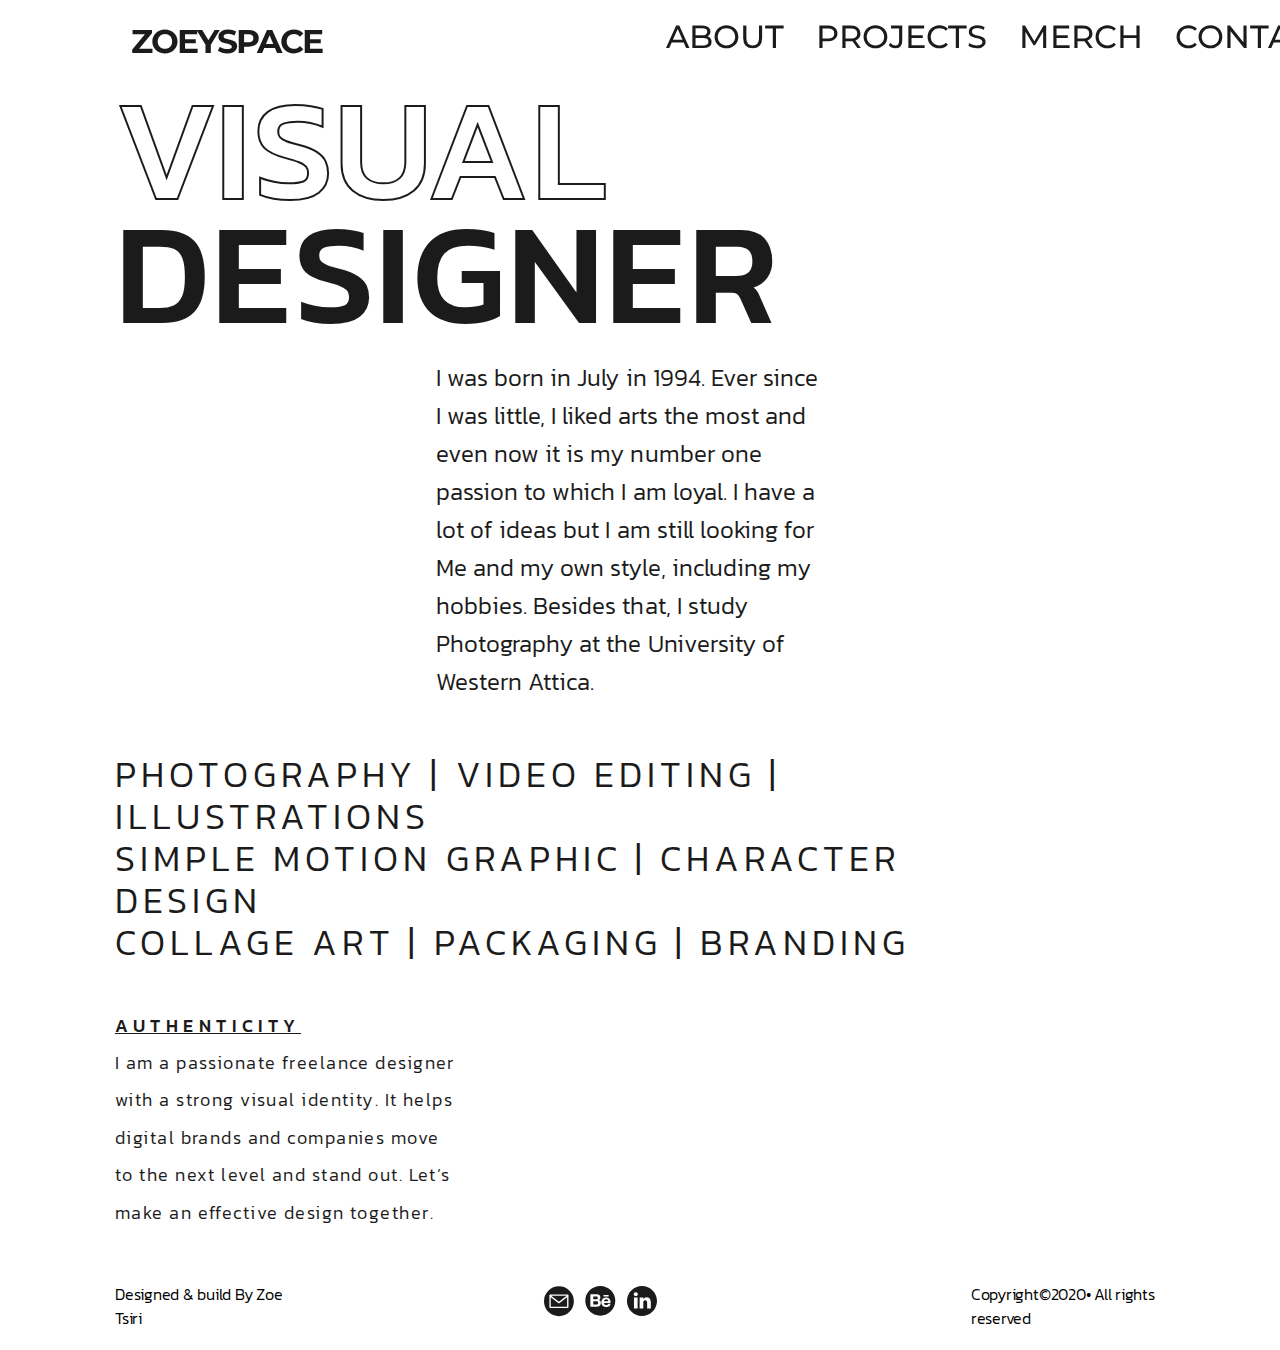
==== about.html @ 4f41713f "update" ====
<!DOCTYPE html>
<html lang="en">

<head>
    <meta charset="UTF-8">
    <meta name="viewport" content="width=device-width,initial-scale=1">

    <title>Zoe Tsiri Place</title>
    <link rel="stylesheet" href="css/styleguide.css">
    <link rel="stylesheet" href="css/about.css">
    <!-- fonts -->
    <link rel="preconnect" href="https://fonts.gstatic.com">
    <link href="https://fonts.googleapis.com/css2?family=Kanit:wght@300;500&display=swap" rel="stylesheet">
    <link href="https://fonts.googleapis.com/css2?family=Montserrat:wght@500;700&display=swap" rel="stylesheet">
</head>

<body>
    <!-- HEADER -->
    <div class="header section">
        <div class="col col_1">
        </div>
        <div class="col col_2">
            <a href="#home" class="logo">ZOEYSPACE</a>
        </div>
        <div class="col col_3">
        </div>
        <div class="col col_5 header-right">
            <a href="#about">ABOUT</a>
            <a href="#projects">PROJECTS</a>
            <a href="#merch">MERCH</a>
            <a href="#contact">CONTACT</a>
        </div>
        <div class="col col_1">
        </div>
    </div>
    <!-- /HEADER -->
    <!-- BANNER -->
    <div class="banner section">
        <div class="col col_1">
        </div>
        <div class="col col_6">
            <div class="item-1">VISUAL</div>
            <div class="item-2">DESIGNER</div>
        </div>
        <div class="col col_5"></div>
    </div>
    <!-- /BANNER -->
    <!--<div class="section">
            <div class="col col_3">
            </div>
            <div class="col col_4">
            </div>-->

    <!-- RESUME -->
    <div class="resume section">
        <div class="col col_1">
        </div>
        <div class="col col_3 image">
            <img src="">
        </div>
        <div class="col col_4">
            <div class="item-1">
                <div>I was born in July in 1994. Ever since</div>
                <div>I was little, I liked arts the most and</div>
                <div>even now it is my number one</div>
                <div>passion to which I am loyal. I have a</div>
                <div>lot of ideas but I am still looking for</div>
                <div>Me and my own style, including my</div>
                <div>hobbies. Besides that, I study</div>
                <div>Photography at the University of</div>
                <div>Western Attica.</div>

            </div>
            <div class="col col_1">
            </div>
            <div class="col col_2">
                <img src="">
            </div>
            <div class="col col_1">
            </div>
        </div>
    </div>

    <!-- /RESUME -->

    <!-- WHAT I DO -->
    <div class="whatIdo section">
        <div class="col col_1">
        </div>
        <div class="col col_9">
            <div class="item-1">
                <div>PHOTOGRAPHY | VIDEO EDITING | ILLUSTRATIONS</div>
                <div>SIMPLE MOTION GRAPHIC | CHARACTER DESIGN</div>
                <div>COLLAGE ART | PACKAGING | BRANDING</div>
            </div>
            <div class="col col_1">
            </div>
            <div class="col col_1">
            </div>
        </div>

        <!-- /WHAT I DO -->

        <!-- AUTHENTICITY-->
        <div class="authenticity section">
            <div class="col col_1">
            </div>
            <div class="col col_4">
                <div class="item-1">AUTHENTICITY</div>
                <div class="item-2">
                    <div>I am a passionate freelance designer</div>
                    <div>with a strong visual identity. It helps </div>
                    <div>digital brands and companies move</div>
                    <div>to the next level and stand out. Let’s</div>
                    <div>make an effective design together.</div>
                </div>

            </div>
            <div class="col col_5">
            </div>
            <div class="col col_1">
            </div>
            <div class="col col_1">
            </div>
        </div>
        <!-- /AUTHENTICITY-->
        <!-- CONTACT-->
        <div class="contact section">
            <div class="col col_5">
            </div>
            <div class="col col_2">
            </div>
            <div class="col col_3">
            </div>
            <div class="col col_1">
            </div>
            <div class="col col_1">
            </div>
            <!-- /CONTACT-->
            <!-- FOOTER -->
            <div class="footer section">
                <div class="col col_1">
                </div>
                <div class="col col_2 text">
                    <div>Designed & build By Zoe Tsiri</div>
                </div>
                <div class="col col_2">
                </div>
                <div class="col col_2">
                    <div class="image-container">
                        <img class="social_media" src="images/social_media.svg" alt="social media">
                    </div>
                </div>
                <div class="col col_2">
                </div>
                <div class="col col_2 text">
                    <div>Copyright©2020• All rights reserved</div>
                </div>
                <div class="col col_1">
                </div>
            </div>
            <!-- /FOOTER -->
---- css/styleguide.css ----
/*  SECTIONS  */
.section {
	clear: both;
	padding: 0px;
	margin: 0px;
}

/*  COLUMN SETUP  */
.col {
	display: block;
	float:left;
	margin: 1% 0 1% 1.6%;
}
.col:first-child { margin-left: 0; }

/*  GROUPING  */
.group:before,
.group:after { content:""; display:table; }
.group:after { clear:both;}
.group { zoom:1; /* For IE 6/7 */ }
/*  GRID OF TWELVE  */
.col_12 {
	width: 100%;
}

.col_11 {
  	width: 91.53%;
}
.col_10 {
  	width: 83.06%;
}

.col_9 {
  	width: 74.6%;
}

.col_8 {
  	width: 66.13%;
}

.col_7 {
  	width: 57.66%;
}

.col_6 {
  	width: 49.2%;
}

.col_5 {
  	width: 40.73%;
}

.col_4 {
  	width: 32.26%;
}

.col_3 {
  	width: 23.8%;
}

.col_2 {
  	width: 15.33%;
}

.col_1 {
  	width: 6.866%;
}

/*  GO FULL WIDTH BELOW 480 PIXELS */
/* @media only screen and (max-width: 480px) {
	.col {  margin: 1% 0 1% 0%; }
    
    .col_1, .col_2, .col_3, .col_4, .col_5, .col_6, .col_7, .col_8, .col_9, .col_10, .col_11, .col_12 {
	width: 100%; 
	}
} */
---- css/about.css ----
/* HEADER */
.header {
    display: flex;

    background-color: white;
    font-family: 'Montserrat', sans-serif;
    position: sticky;
    top: 0;
    z-index: 1;
}

.header .logo {
    font-weight: 700;
    font-size: 33px;
    letter-spacing: -0.06em;
}


.header a {
    color: #1b1b1b;
    padding: 1rem;
    border-radius: 4px;
    font-size: 32px;
    text-decoration: none;
}

.header a:hover {
    text-decoration: none;
    background-color: #ddd;
    color: #1b1b1b;
}

.header .header-right {
    line-height: 0%;
    display: inherit;
    font-weight: 500;
    background-color: white;
}

/* /HEADER */

/* BANNER */
.banner {
    display: flex;
    background-color: white;
    letter-spacing: 0.085em;
    font-weight: 500;
}


.banner .item-1 {
    font-family: 'Kanit', sans-serif;
    line-height: 124px;
    font-size: 145px;
    color: white;
    -webkit-text-stroke: 2px #1b1b1b;
}

.banner .item-2 {
    font-family: 'Kanit', sans-serif;
    font-size: 145px;
    line-height: 124px;
    color: #1b1b1b;
}

/* /BANNER */
/*  RESUME */
.resume {
    display: flex;

}

.resume .item-1 {
    font-family: 'Kanit', sans-serif;
    color: #1b1b1b;
    font-weight: 300;
    font-size: 24px;
    letter-spacing: 0.001em;
    line-height: 38px;
}

/*  /RESUME */
/*  WHAT I DO */

.whatIdo .item-1 {
    font-family: 'Kanit', sans-serif;
    color: #1b1b1b;
    font-weight: 300;
    font-size: 36px;
    letter-spacing: 0.14em;
    line-height: 42px;
}

/*  /WHAT I DO */

/*  AUTHENTICITY */

.authenticity .item-1 {
    font-family: 'Kanit', sans-serif;
    color: #1b1b1b;
    font-weight: 500;
    font-size: 18px;
    letter-spacing: 0.31em;
    line-height: 208%;
    text-decoration-line: underline;

}

.authenticity .item-2 {
    font-family: 'Kanit', sans-serif;
    color: #1b1b1b;
    font-weight: 300;
    font-size: 18px;
    letter-spacing: 0.08em;
    line-height: 208%;

}

/*  /AUTHENTICITY */
/*  CONTACT */

/*  /CONTACT */
/* FOOTER */
.footer {
    display: flex;
    background-color: white;

}

.footer .text {
    font-family: 'Kanit', sans-serif;
    font-weight: 300;
    font-size: 16px;
    letter-spacing: -0.015em;
    align-self: flex-end;
}

/* /FOOTER */
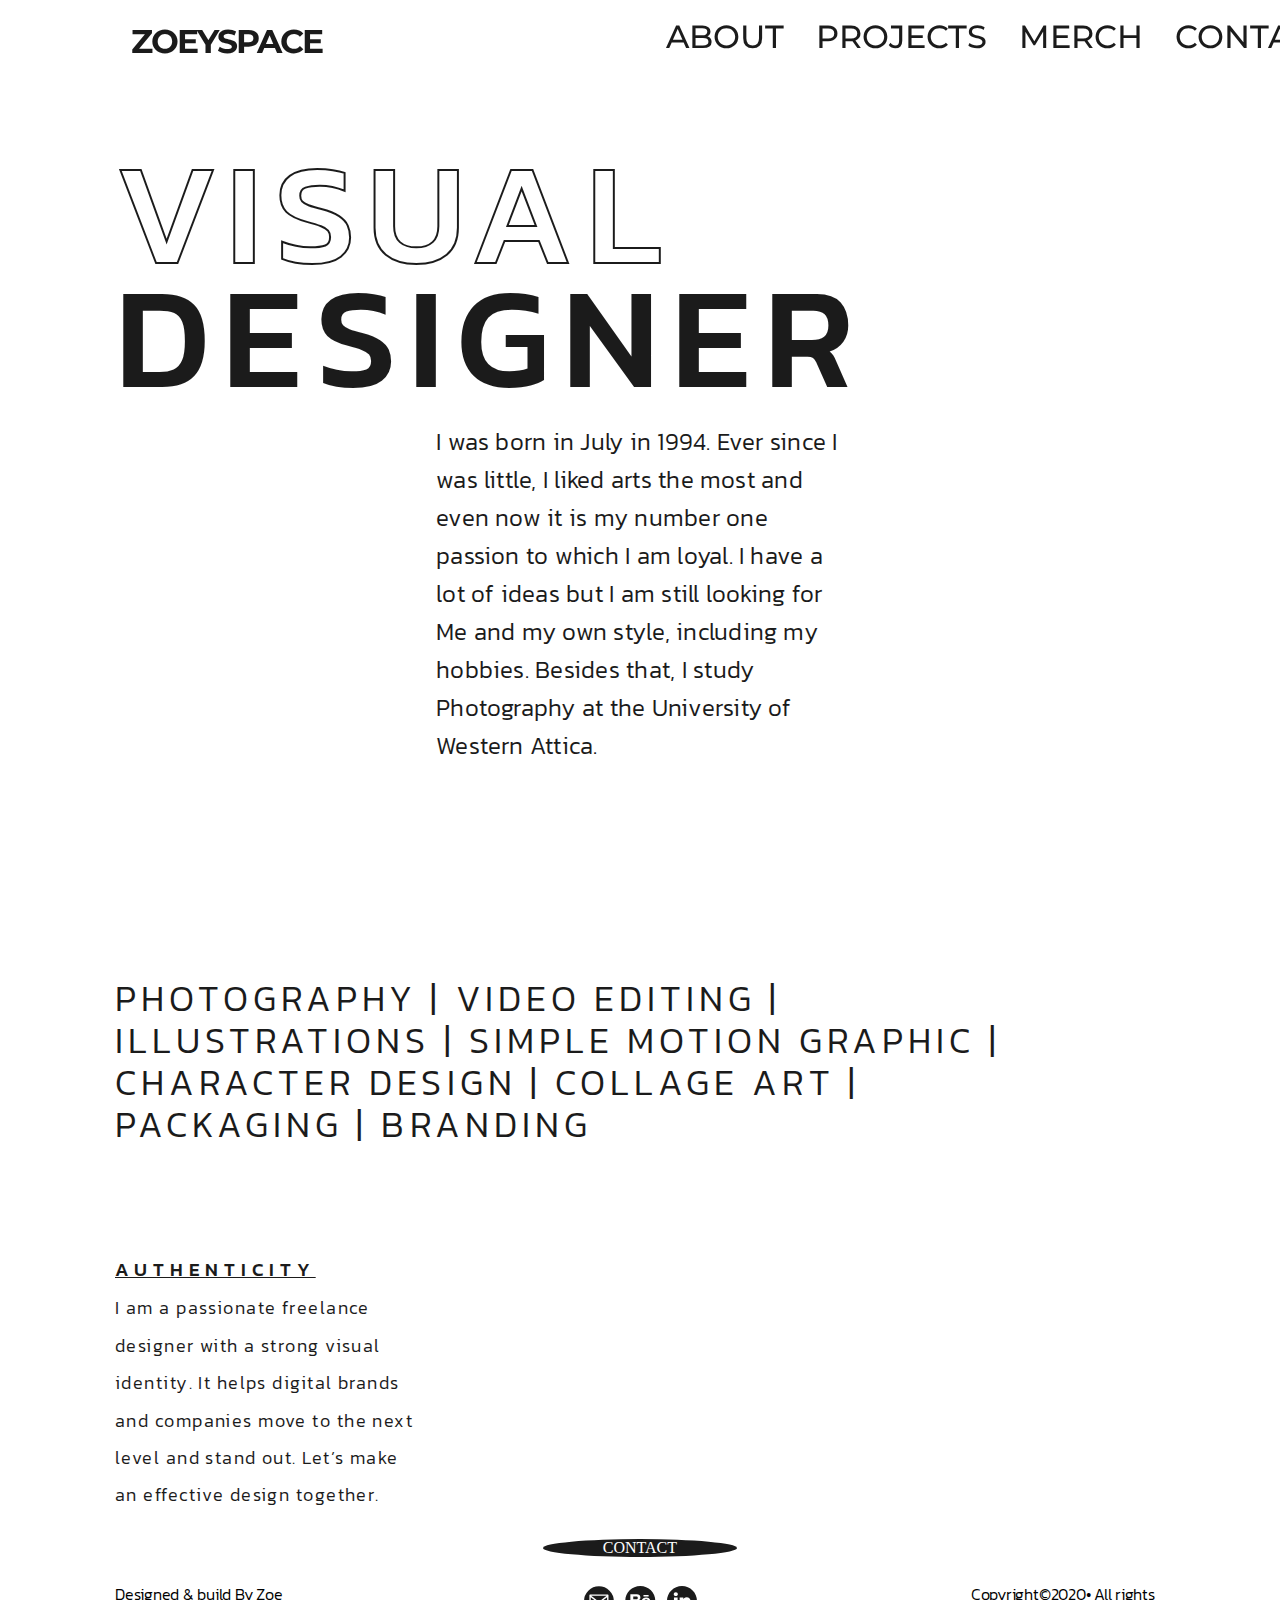
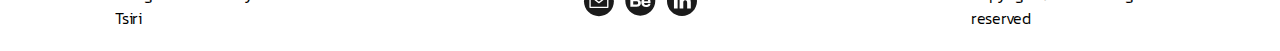
==== commit a9426490: "Changes in HTML/CSS" ====
--- a/about.html
+++ b/about.html
@@ -38,18 +38,13 @@
     <div class="banner section">
         <div class="col col_1">
         </div>
-        <div class="col col_6">
+        <div class="col col_7">
             <div class="item-1">VISUAL</div>
             <div class="item-2">DESIGNER</div>
         </div>
-        <div class="col col_5"></div>
+        <div class="col col_4"></div>
     </div>
     <!-- /BANNER -->
-    <!--<div class="section">
-            <div class="col col_3">
-            </div>
-            <div class="col col_4">
-            </div>-->
 
     <!-- RESUME -->
     <div class="resume section">
@@ -60,16 +55,11 @@
         </div>
         <div class="col col_4">
             <div class="item-1">
-                <div>I was born in July in 1994. Ever since</div>
-                <div>I was little, I liked arts the most and</div>
-                <div>even now it is my number one</div>
-                <div>passion to which I am loyal. I have a</div>
-                <div>lot of ideas but I am still looking for</div>
-                <div>Me and my own style, including my</div>
-                <div>hobbies. Besides that, I study</div>
-                <div>Photography at the University of</div>
-                <div>Western Attica.</div>
-
+                I was born in July in 1994. Ever since I was little, I liked arts the most and even now it is my number
+                one
+                passion to which I am loyal. I have a lot of ideas but I am still looking for Me and my own style,
+                including my hobbies.
+                Besides that, I study Photography at the University of Western Attica.
             </div>
             <div class="col col_1">
             </div>
@@ -89,74 +79,71 @@
         </div>
         <div class="col col_9">
             <div class="item-1">
-                <div>PHOTOGRAPHY | VIDEO EDITING | ILLUSTRATIONS</div>
-                <div>SIMPLE MOTION GRAPHIC | CHARACTER DESIGN</div>
-                <div>COLLAGE ART | PACKAGING | BRANDING</div>
-            </div>
-            <div class="col col_1">
-            </div>
-            <div class="col col_1">
+                <div>PHOTOGRAPHY | VIDEO EDITING | ILLUSTRATIONS | SIMPLE MOTION GRAPHIC | CHARACTER DESIGN | COLLAGE
+                    ART | PACKAGING | BRANDING</div>
             </div>
         </div>
+        <div class="col col_1">
+        </div>
+        <div class="col col_1">
+        </div>
+    </div>
 
-        <!-- /WHAT I DO -->
+    <!-- /WHAT I DO -->
 
-        <!-- AUTHENTICITY-->
-        <div class="authenticity section">
-            <div class="col col_1">
-            </div>
-            <div class="col col_4">
-                <div class="item-1">AUTHENTICITY</div>
-                <div class="item-2">
-                    <div>I am a passionate freelance designer</div>
-                    <div>with a strong visual identity. It helps </div>
-                    <div>digital brands and companies move</div>
-                    <div>to the next level and stand out. Let’s</div>
-                    <div>make an effective design together.</div>
-                </div>
-
-            </div>
-            <div class="col col_5">
-            </div>
-            <div class="col col_1">
-            </div>
-            <div class="col col_1">
+    <!-- AUTHENTICITY-->
+    <div class="authenticity section">
+        <div class="col col_1">
+        </div>
+        <div class="col col_3">
+            <div class="item-1">AUTHENTICITY</div>
+            <div class="item-2">
+                <div>I am a passionate freelance designer with a strong visual identity.
+                    It helps digital brands and companies move to the next level and stand out. Let’s
+                    make an effective design together.</div>
             </div>
         </div>
-        <!-- /AUTHENTICITY-->
-        <!-- CONTACT-->
-        <div class="contact section">
-            <div class="col col_5">
+        <div class="col col_3">
+        </div>
+        <div class="col col_1">
+        </div>
+        <div class="col col_1">
+        </div>
+    </div>
+    <!-- /AUTHENTICITY-->
+
+    <!-- CONTACT-->
+    <div class="contact section">
+        <div class="col col_5">
+        </div>
+        <div class="col col_2">
+            <div class="contact-circle">CONTACT</div>
+        </div>
+        <div class="col col_5"></div>
+    </div>
+    <!-- /CONTACT-->
+
+    <!-- FOOTER -->
+    <div class="footer section">
+        <div class="col col_1">
+        </div>
+        <div class="col col_2 text">
+            <div>Designed & build By Zoe Tsiri</div>
+        </div>
+        <div class="col col_2">
+        </div>
+        <div class="col col_2">
+            <div class="image-container">
+                <img class="social_media" src="images/social_media.svg" alt="social media">
             </div>
-            <div class="col col_2">
-            </div>
-            <div class="col col_3">
-            </div>
-            <div class="col col_1">
-            </div>
-            <div class="col col_1">
-            </div>
-            <!-- /CONTACT-->
-            <!-- FOOTER -->
-            <div class="footer section">
-                <div class="col col_1">
-                </div>
-                <div class="col col_2 text">
-                    <div>Designed & build By Zoe Tsiri</div>
-                </div>
-                <div class="col col_2">
-                </div>
-                <div class="col col_2">
-                    <div class="image-container">
-                        <img class="social_media" src="images/social_media.svg" alt="social media">
-                    </div>
-                </div>
-                <div class="col col_2">
-                </div>
-                <div class="col col_2 text">
-                    <div>Copyright©2020• All rights reserved</div>
-                </div>
-                <div class="col col_1">
-                </div>
-            </div>
-            <!-- /FOOTER -->+        </div>
+        <div class="col col_2">
+        </div>
+        <div class="col col_2 text">
+            <div>Copyright©2020• All rights reserved</div>
+        </div>
+        <div class="col col_1">
+        </div>
+    </div>
+    <!-- /FOOTER -->
+</body>--- a/css/about.css
+++ b/css/about.css
@@ -43,8 +43,8 @@
 .banner {
     display: flex;
     background-color: white;
-    letter-spacing: 0.085em;
     font-weight: 500;
+    padding-top: 4rem;
 }
 
 
@@ -53,6 +53,7 @@
     line-height: 124px;
     font-size: 145px;
     color: white;
+    letter-spacing: 0.085em;
     -webkit-text-stroke: 2px #1b1b1b;
 }
 
@@ -60,6 +61,7 @@
     font-family: 'Kanit', sans-serif;
     font-size: 145px;
     line-height: 124px;
+    letter-spacing: 0.085em;
     color: #1b1b1b;
 }
 
@@ -67,6 +69,7 @@
 /*  RESUME */
 .resume {
     display: flex;
+    padding-bottom: 10rem;
 
 }
 
@@ -75,12 +78,17 @@
     color: #1b1b1b;
     font-weight: 300;
     font-size: 24px;
-    letter-spacing: 0.001em;
+    letter-spacing: 0.01em;
     line-height: 38px;
 }
 
 /*  /RESUME */
+
 /*  WHAT I DO */
+.whatIdo {
+    display: flex;
+    padding-bottom: 5rem;
+}
 
 .whatIdo .item-1 {
     font-family: 'Kanit', sans-serif;
@@ -94,12 +102,11 @@
 /*  /WHAT I DO */
 
 /*  AUTHENTICITY */
-
 .authenticity .item-1 {
     font-family: 'Kanit', sans-serif;
     color: #1b1b1b;
     font-weight: 500;
-    font-size: 18px;
+    font-size: 19px;
     letter-spacing: 0.31em;
     line-height: 208%;
     text-decoration-line: underline;
@@ -117,14 +124,25 @@
 }
 
 /*  /AUTHENTICITY */
+
 /*  CONTACT */
+.contact-circle {
+    text-align: center;
+    border-radius: 50%;
+    background-color: #1b1b1b;
+    color: white;
+}
 
 /*  /CONTACT */
+
 /* FOOTER */
 .footer {
     display: flex;
     background-color: white;
-
+}
+
+.footer .image-container {
+    text-align: center;
 }
 
 .footer .text {
@@ -135,4 +153,222 @@
     align-self: flex-end;
 }
 
-/* /FOOTER */+/* /FOOTER */
+
+/* TABLET */
+@media only screen and (max-width: 1024px) and (min-width: 768px) {
+
+    /* HEADER */
+    .header .logo {
+        font-size: 17px;
+    }
+
+    .header a {
+        font-size: 15px;
+    }
+    .header .header-right {
+        padding-right: 5rem;
+    }
+
+    /* /HEADER */
+
+    /* BANNER */
+    .banner {
+        padding-top: 2rem;
+    }
+
+    .banner .item-1 {
+        font-size: 67px;
+        line-height: 66px;
+    }
+
+    .banner .item-2 {
+        line-height: 66px;
+        font-size: 52px;
+    }
+
+    .banner .image img {
+        max-width: 100%;
+        height: auto;
+    }
+
+    /* /BANNER */
+
+    /* RESUME */
+    .resume {
+        padding-top: 0.5rem;
+        padding-bottom: 2rem;
+    }
+
+    .resume .item-1 {
+        font-size: 14px;
+    }
+
+    /* /RESUME */
+
+    /* WHATIDO  */
+    .whatIdo {
+        display: flex;
+        padding-bottom: 2rem;
+    }
+
+    .whatIdo .item-1 {
+        font-size: 21px;
+        letter-spacing: 0.09em;
+        line-height: 34px;
+    }
+
+    /* /WHATIDO */
+
+    /*  AUTHENTICITY */
+    .authenticity .col_3 {
+        width: 49.2%;
+    }
+
+    .authenticity .item-1 {
+        font-size: 17px;
+        text-decoration-line: underline;
+    }
+
+    .authenticity .item-2 {
+        font-size: 13px;
+        letter-spacing: 0.16em;
+        line-height: 190%;
+    }
+    /*  /AUTHENTICITY */
+
+    /* FOOTER */
+    .footer .text {
+        font-size: 10px;
+    }
+
+    .footer .image-container {
+        display: flex;
+        flex-flow: column-reverse;
+    }
+    
+    .footer .image-container img {
+        display: flex;
+        flex-flow: column-reverse;
+    }
+    /* /FOOTER */
+}
+
+/* /TABLET */
+
+/* MOBILE */
+@media only screen and (max-width: 765px) {
+
+    /* HEADER */
+
+    .header .logo {
+        font-size: 9px;
+    }
+
+    .header a {
+        padding: 0.4rem;
+        font-size: 7px;
+    }
+
+    .header .header-right {
+        padding-right: 2rem;
+        padding-top: 7px;
+    }
+
+    /* /HEADER */
+
+    /* BANNER */
+
+    .banner {
+        padding-top: 1rem;
+    }
+
+    .banner .item-1 {
+        font-size: 43px;
+        line-height: 44px;
+        -webkit-text-stroke: 1px #1b1b1b;
+    }
+
+    .banner .item-2 {
+        line-height: 44px;
+        font-size: 35px;
+    }
+
+    .banner .image img {
+        max-width: 100%;
+        height: auto;
+    }
+
+    /* /BANNER */
+
+    /* RESUME */
+
+    .resume {
+        padding-bottom: 0rem;
+    }
+
+    .resume .col_4 {
+        width: 49.2%;
+    }
+
+    .resume .image {
+        padding-top: 4.45rem;
+    }
+
+    .resume .item-1 {
+        font-size: 8px;
+        line-height: 16px;
+        letter-spacing: 0.01em;
+    }
+
+    .resume .more-info div {
+        font-size: 4px;
+    }
+
+    /* /RESUME */
+
+    /* WHAT I DO */
+
+    .whatIdo {
+        padding-bottom: 0rem;
+    }
+
+    .whatIdo .item-1 {
+        font-size: 11px;
+        letter-spacing: 0.04em;
+        line-height: 25px;
+    }
+
+    /* /WHAT I DO */
+
+    /* AUTHENTICITY */
+
+    .authenticity{
+        padding-top: 1rem;
+    }
+
+    .authenticity .col_3 {
+        width: 49.2%;
+    }
+
+    .authenticity .item-1 {
+        font-size: 9px;
+    }
+
+    .authenticity .item-2 {
+        font-size: 7px;
+        line-height: 190%;
+        letter-spacing: 0.16em;
+    }
+
+    /* /AUTHENTICITY */
+    
+  /* FOOTER */
+  .footer .text {
+      font-size: 5px;
+  }
+
+  /* /FOOTER */
+
+    /* /MOBILE */
+}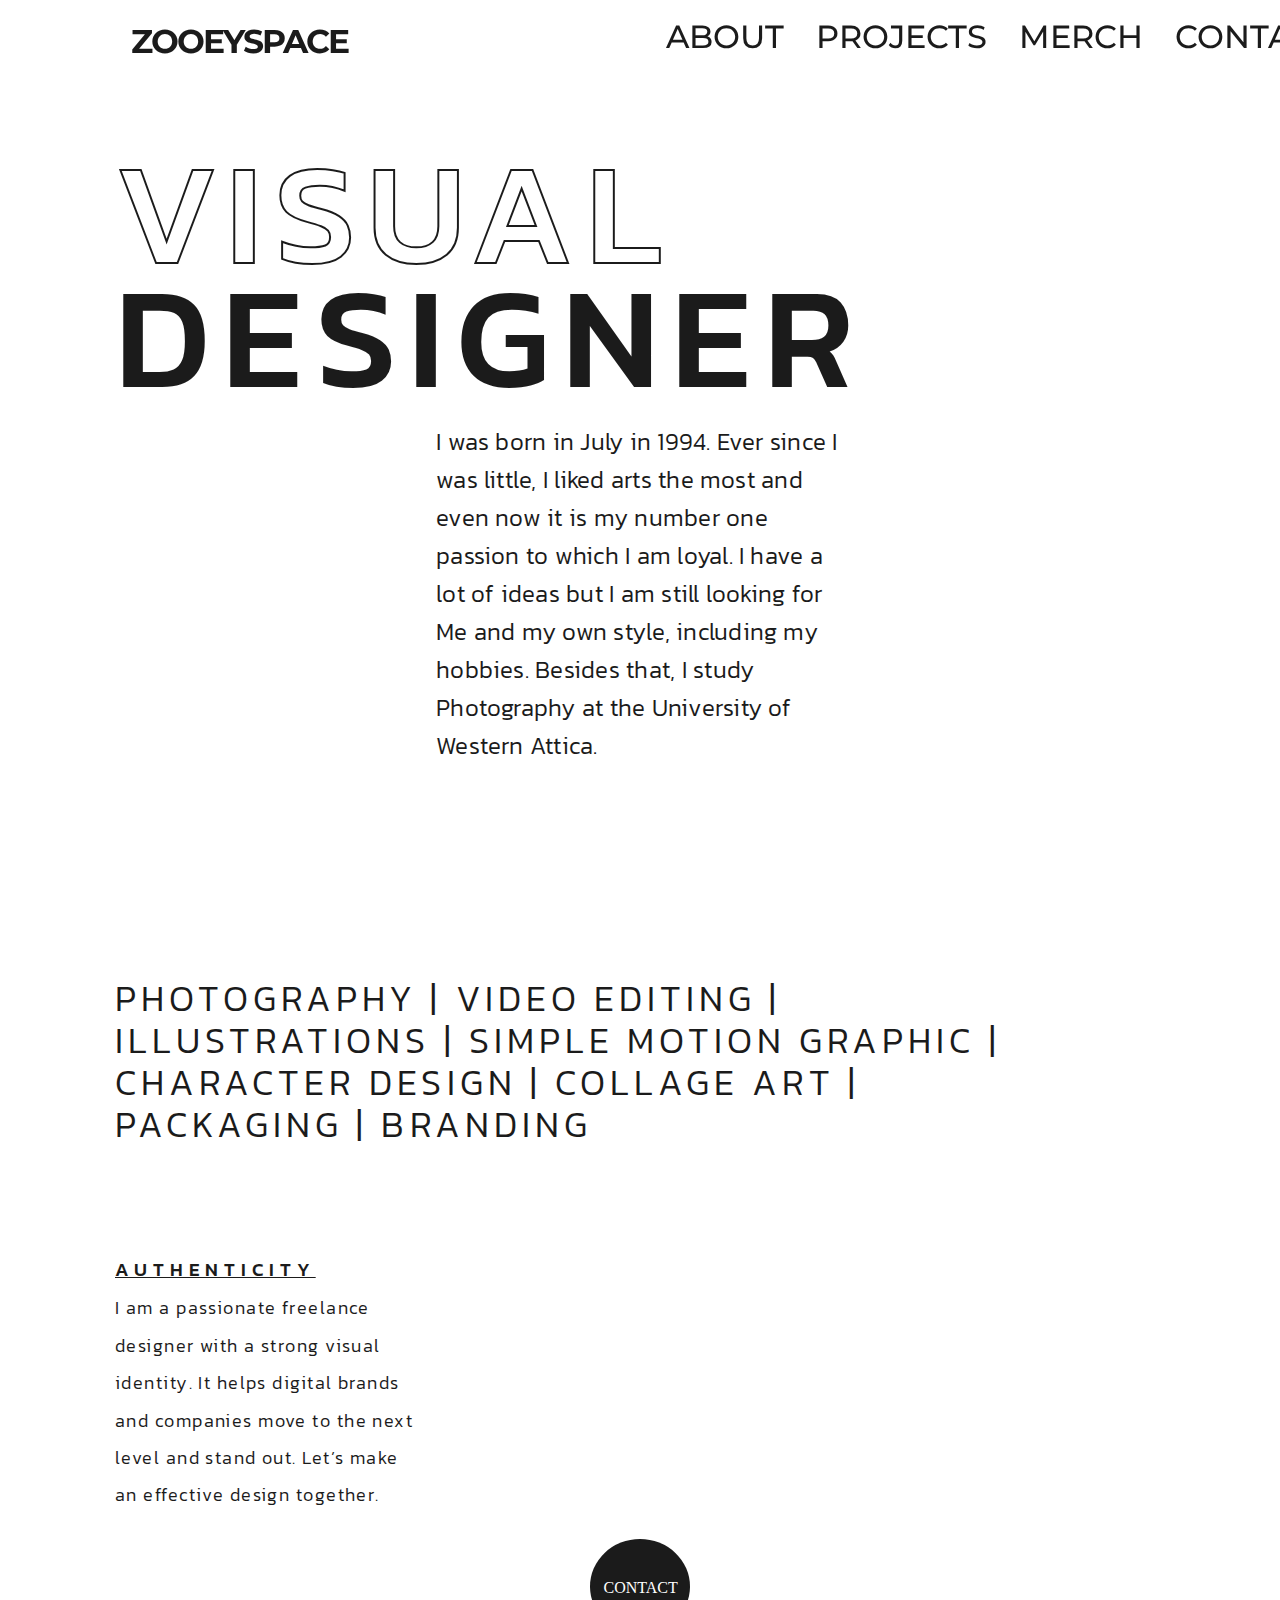
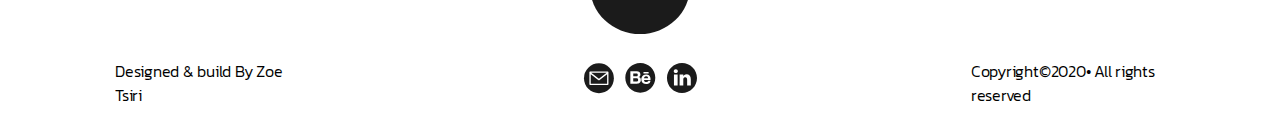
==== commit 9eac34fc: "Changes" ====
--- a/about.html
+++ b/about.html
@@ -20,15 +20,15 @@
         <div class="col col_1">
         </div>
         <div class="col col_2">
-            <a href="#home" class="logo">ZOEYSPACE</a>
+            <a href="index.html" class="logo">ZOOEYSPACE</a>
         </div>
         <div class="col col_3">
         </div>
         <div class="col col_5 header-right">
-            <a href="#about">ABOUT</a>
-            <a href="#projects">PROJECTS</a>
-            <a href="#merch">MERCH</a>
-            <a href="#contact">CONTACT</a>
+            <a href="about.html">ABOUT</a>
+            <a href="project.html">PROJECTS</a>
+            <a href="merch.html">MERCH</a>
+            <a href="contact.html">CONTACT</a>
         </div>
         <div class="col col_1">
         </div>
@@ -117,7 +117,9 @@
         <div class="col col_5">
         </div>
         <div class="col col_2">
-            <div class="contact-circle">CONTACT</div>
+            <div class="contact-circle">
+               <div class="contact-circle-text">CONTACT</div> 
+            </div>
         </div>
         <div class="col col_5"></div>
     </div>
--- a/css/about.css
+++ b/css/about.css
@@ -127,10 +127,19 @@
 
 /*  CONTACT */
 .contact-circle {
-    text-align: center;
+    position: relative;
+    width: 100px;
+    height: 95px;
+    margin: auto;
     border-radius: 50%;
     background-color: #1b1b1b;
     color: white;
+}
+
+.contact-circle .contact-circle-text {
+    position: absolute;
+    top: 2.5rem;
+    left: 0.85rem;
 }
 
 /*  /CONTACT */
@@ -166,6 +175,7 @@
     .header a {
         font-size: 15px;
     }
+
     .header .header-right {
         padding-right: 5rem;
     }
@@ -235,7 +245,19 @@
         letter-spacing: 0.16em;
         line-height: 190%;
     }
+
     /*  /AUTHENTICITY */
+
+    /*  CONTACT */
+    .contact-circle {
+        width: 70px;
+        height: 65px;
+    }
+    .contact-circle .contact-circle-text {
+        top: 1.86rem;
+        font-size: 10px;
+    }
+    /* /CONTACT */
 
     /* FOOTER */
     .footer .text {
@@ -246,11 +268,12 @@
         display: flex;
         flex-flow: column-reverse;
     }
-    
+
     .footer .image-container img {
         display: flex;
         flex-flow: column-reverse;
     }
+
     /* /FOOTER */
 }
 
@@ -343,7 +366,7 @@
 
     /* AUTHENTICITY */
 
-    .authenticity{
+    .authenticity {
         padding-top: 1rem;
     }
 
@@ -362,13 +385,35 @@
     }
 
     /* /AUTHENTICITY */
-    
-  /* FOOTER */
-  .footer .text {
-      font-size: 5px;
-  }
-
-  /* /FOOTER */
+
+        /*  CONTACT */
+        .contact-circle {
+            width: 35px;
+            height: 30px;
+        }
+        .contact-circle .contact-circle-text {
+            top: 0.8rem;
+            left: 0.4rem;
+            font-size: 5px;
+        }
+        /* /CONTACT */
+
+    /* FOOTER */
+    .footer .text {
+        font-size: 5px;
+    }
+
+    .footer .image-container {
+        display: flex;
+        flex-flow: column-reverse;
+    }
+
+    .footer .image-container img {
+        display: flex;
+        flex-flow: column-reverse;
+    }
+
+    /* /FOOTER */
 
     /* /MOBILE */
 }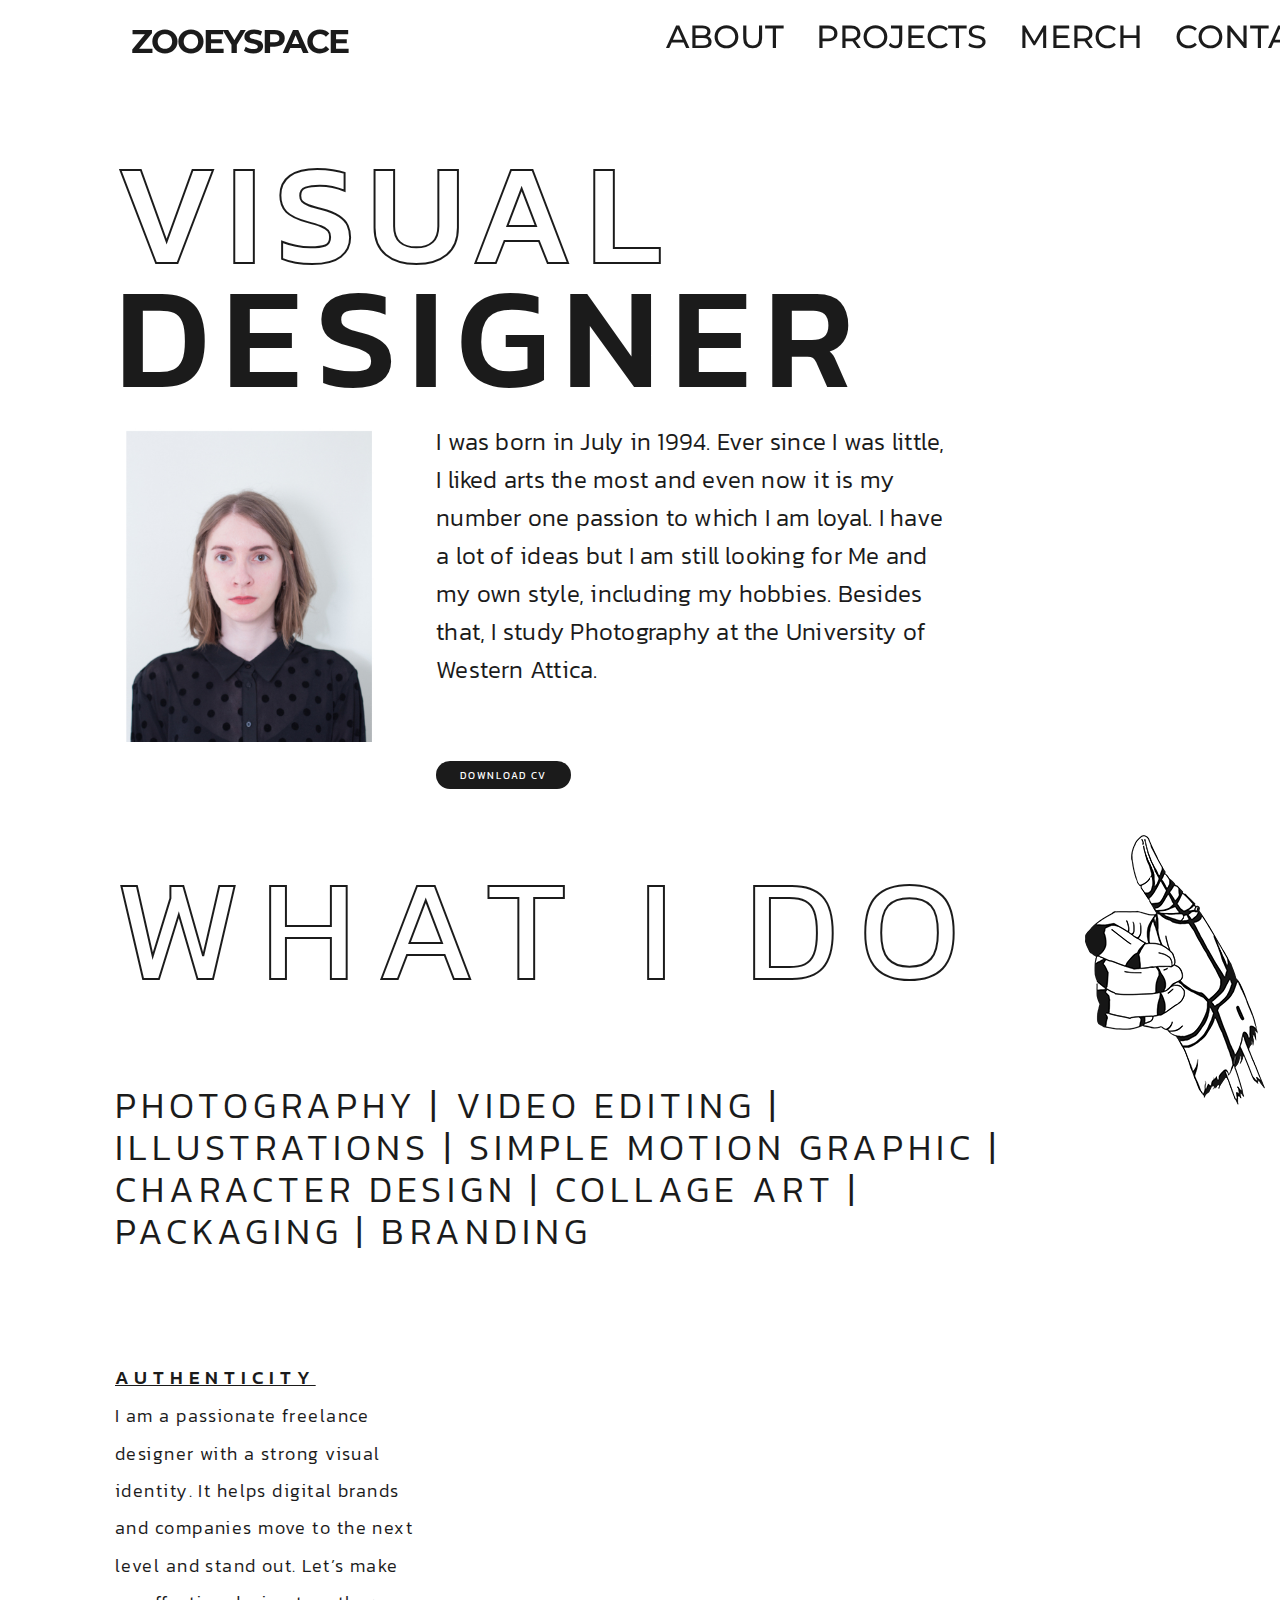
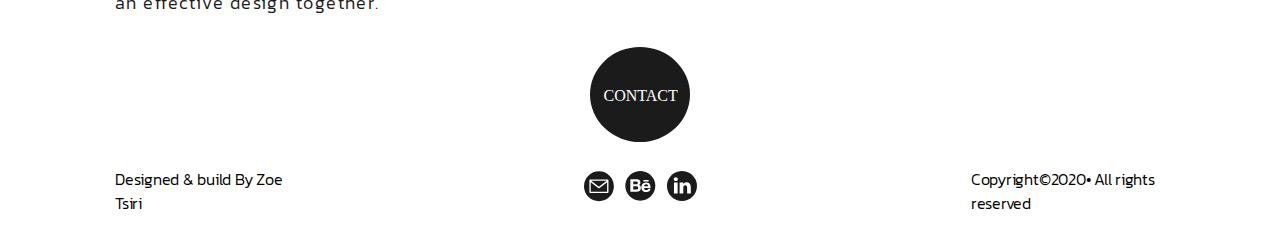
==== commit f3308667: "Changes" ====
--- a/about.html
+++ b/about.html
@@ -8,6 +8,9 @@
     <title>Zoe Tsiri Place</title>
     <link rel="stylesheet" href="css/styleguide.css">
     <link rel="stylesheet" href="css/about.css">
+    <link rel="stylesheet" href="https://cdnjs.cloudflare.com/ajax/libs/font-awesome/5.15.1/css/all.min.css"
+        integrity="sha512-+4zCK9k+qNFUR5X+cKL9EIR+ZOhtIloNl9GIKS57V1MyNsYpYcUrUeQc9vNfzsWfV28IaLL3i96P9sdNyeRssA=="
+        crossorigin="anonymous" />
     <!-- fonts -->
     <link rel="preconnect" href="https://fonts.gstatic.com">
     <link href="https://fonts.googleapis.com/css2?family=Kanit:wght@300;500&display=swap" rel="stylesheet">
@@ -51,9 +54,11 @@
         <div class="col col_1">
         </div>
         <div class="col col_3 image">
-            <img src="">
+            <div class="image-container">
+                <img src="images/Mask Group.jpg">
+            </div>
         </div>
-        <div class="col col_4">
+        <div class="col col_5">
             <div class="item-1">
                 I was born in July in 1994. Ever since I was little, I liked arts the most and even now it is my number
                 one
@@ -61,16 +66,20 @@
                 including my hobbies.
                 Besides that, I study Photography at the University of Western Attica.
             </div>
-            <div class="col col_1">
+            <div class="item-2">
+                <div class="col col_3 more-info">
+                    <div>DOWNLOAD CV</div>
+                </div>
             </div>
-            <div class="col col_2">
-                <img src="">
-            </div>
-            <div class="col col_1">
-            </div>
+            <!-- <div class="section"> -->
+                <!-- <div class="col col_3 more-info">
+                    <div>DOWNLOAD CV</div>
+                </div> -->
+            <!-- </div> -->
+        </div>
+        <div class="col col_2">
         </div>
     </div>
-
     <!-- /RESUME -->
 
     <!-- WHAT I DO -->
@@ -78,17 +87,17 @@
         <div class="col col_1">
         </div>
         <div class="col col_9">
-            <div class="item-1">
+            <div class="item-1">WHAT I DO</div> 
+          
+            <div class="item-2">
                 <div>PHOTOGRAPHY | VIDEO EDITING | ILLUSTRATIONS | SIMPLE MOTION GRAPHIC | CHARACTER DESIGN | COLLAGE
                     ART | PACKAGING | BRANDING</div>
             </div>
         </div>
-        <div class="col col_1">
-        </div>
-        <div class="col col_1">
+        <div class="col col_2">
+            <img src="images/Hand.png">
         </div>
     </div>
-
     <!-- /WHAT I DO -->
 
     <!-- AUTHENTICITY-->
@@ -117,9 +126,9 @@
         <div class="col col_5">
         </div>
         <div class="col col_2">
-            <div class="contact-circle">
-               <div class="contact-circle-text">CONTACT</div> 
-            </div>
+            <div class="contact-circle"><a href="contact.html">
+                    <div class="contact-circle-text">CONTACT</div>
+            </div></a>
         </div>
         <div class="col col_5"></div>
     </div>
--- a/css/about.css
+++ b/css/about.css
@@ -64,14 +64,17 @@
     letter-spacing: 0.085em;
     color: #1b1b1b;
 }
-
 /* /BANNER */
+
 /*  RESUME */
 .resume {
     display: flex;
-    padding-bottom: 10rem;
-
-}
+}
+
+.resume .image-container img {
+    max-width: -webkit-fill-available;
+}
+
 
 .resume .item-1 {
     font-family: 'Kanit', sans-serif;
@@ -82,6 +85,22 @@
     line-height: 38px;
 }
 
+.resume .item-2 .more-info {
+    background-color: #1b1b1b;
+    border-radius: 50px;    
+    padding: 0.4rem;
+    margin-top: 4.5rem;
+
+}
+.resume .item-2 .more-info div {
+    font-family: Kanit;
+    font-size: 10px;
+    text-align: center;
+    letter-spacing: 0.17em;
+    text-transform: uppercase;
+    color: white;
+}
+
 /*  /RESUME */
 
 /*  WHAT I DO */
@@ -92,11 +111,24 @@
 
 .whatIdo .item-1 {
     font-family: 'Kanit', sans-serif;
+    font-size: 145px;
+    color: white;
+    letter-spacing: 0.135em;
+    -webkit-text-stroke: 2px #1b1b1b;
+}
+
+.whatIdo .item-2 {
+    padding-top: 3rem;
+    font-family: 'Kanit', sans-serif;
     color: #1b1b1b;
     font-weight: 300;
     font-size: 36px;
     letter-spacing: 0.14em;
     line-height: 42px;
+}
+
+.whatIdo img {
+    max-width: -webkit-fill-available;
 }
 
 /*  /WHAT I DO */
@@ -140,6 +172,7 @@
     position: absolute;
     top: 2.5rem;
     left: 0.85rem;
+    color: white;
 }
 
 /*  /CONTACT */
@@ -214,6 +247,26 @@
         font-size: 14px;
     }
 
+    .resume .item-2 .more-info {
+        margin-top: 2rem;
+    }
+
+    .resume .section{
+        padding-top: 3rem;
+    }
+
+    .resume .section .more-info div {
+        padding: 0.4rem;
+    line-height: 54px;
+    color: white;
+        
+    }
+    .resume .more-info div {
+        font-size: 10px;
+    }
+
+
+
     /* /RESUME */
 
     /* WHATIDO  */
@@ -221,8 +274,13 @@
         display: flex;
         padding-bottom: 2rem;
     }
-
     .whatIdo .item-1 {
+        font-size: 67px;
+        line-height: 68px;
+        letter-spacing: 0.105em;
+    }
+    .whatIdo .item-2 {
+        padding-top: 2rem;
         font-size: 21px;
         letter-spacing: 0.09em;
         line-height: 34px;
@@ -297,11 +355,9 @@
         padding-right: 2rem;
         padding-top: 7px;
     }
-
     /* /HEADER */
 
     /* BANNER */
-
     .banner {
         padding-top: 1rem;
     }
@@ -321,21 +377,15 @@
         max-width: 100%;
         height: auto;
     }
-
     /* /BANNER */
 
     /* RESUME */
-
     .resume {
         padding-bottom: 0rem;
     }
 
     .resume .col_4 {
         width: 49.2%;
-    }
-
-    .resume .image {
-        padding-top: 4.45rem;
     }
 
     .resume .item-1 {
@@ -344,6 +394,15 @@
         letter-spacing: 0.01em;
     }
 
+    
+    .resume .item-2 .more-info {
+        margin-top: 1rem;
+
+    }
+    .resume .item-2 .more-info div {
+        font-size: 4px;
+    }
+
     .resume .more-info div {
         font-size: 4px;
     }
@@ -355,17 +414,22 @@
     .whatIdo {
         padding-bottom: 0rem;
     }
-
     .whatIdo .item-1 {
+        font-size: 34px;
+        line-height: 60px;
+        letter-spacing: 0.105em;
+        -webkit-text-stroke: 1px #1b1b1b;
+    }
+
+    .whatIdo .item-2 {
+        padding-top: 0.5rem;
         font-size: 11px;
         letter-spacing: 0.04em;
         line-height: 25px;
     }
-
     /* /WHAT I DO */
 
     /* AUTHENTICITY */
-
     .authenticity {
         padding-top: 1rem;
     }
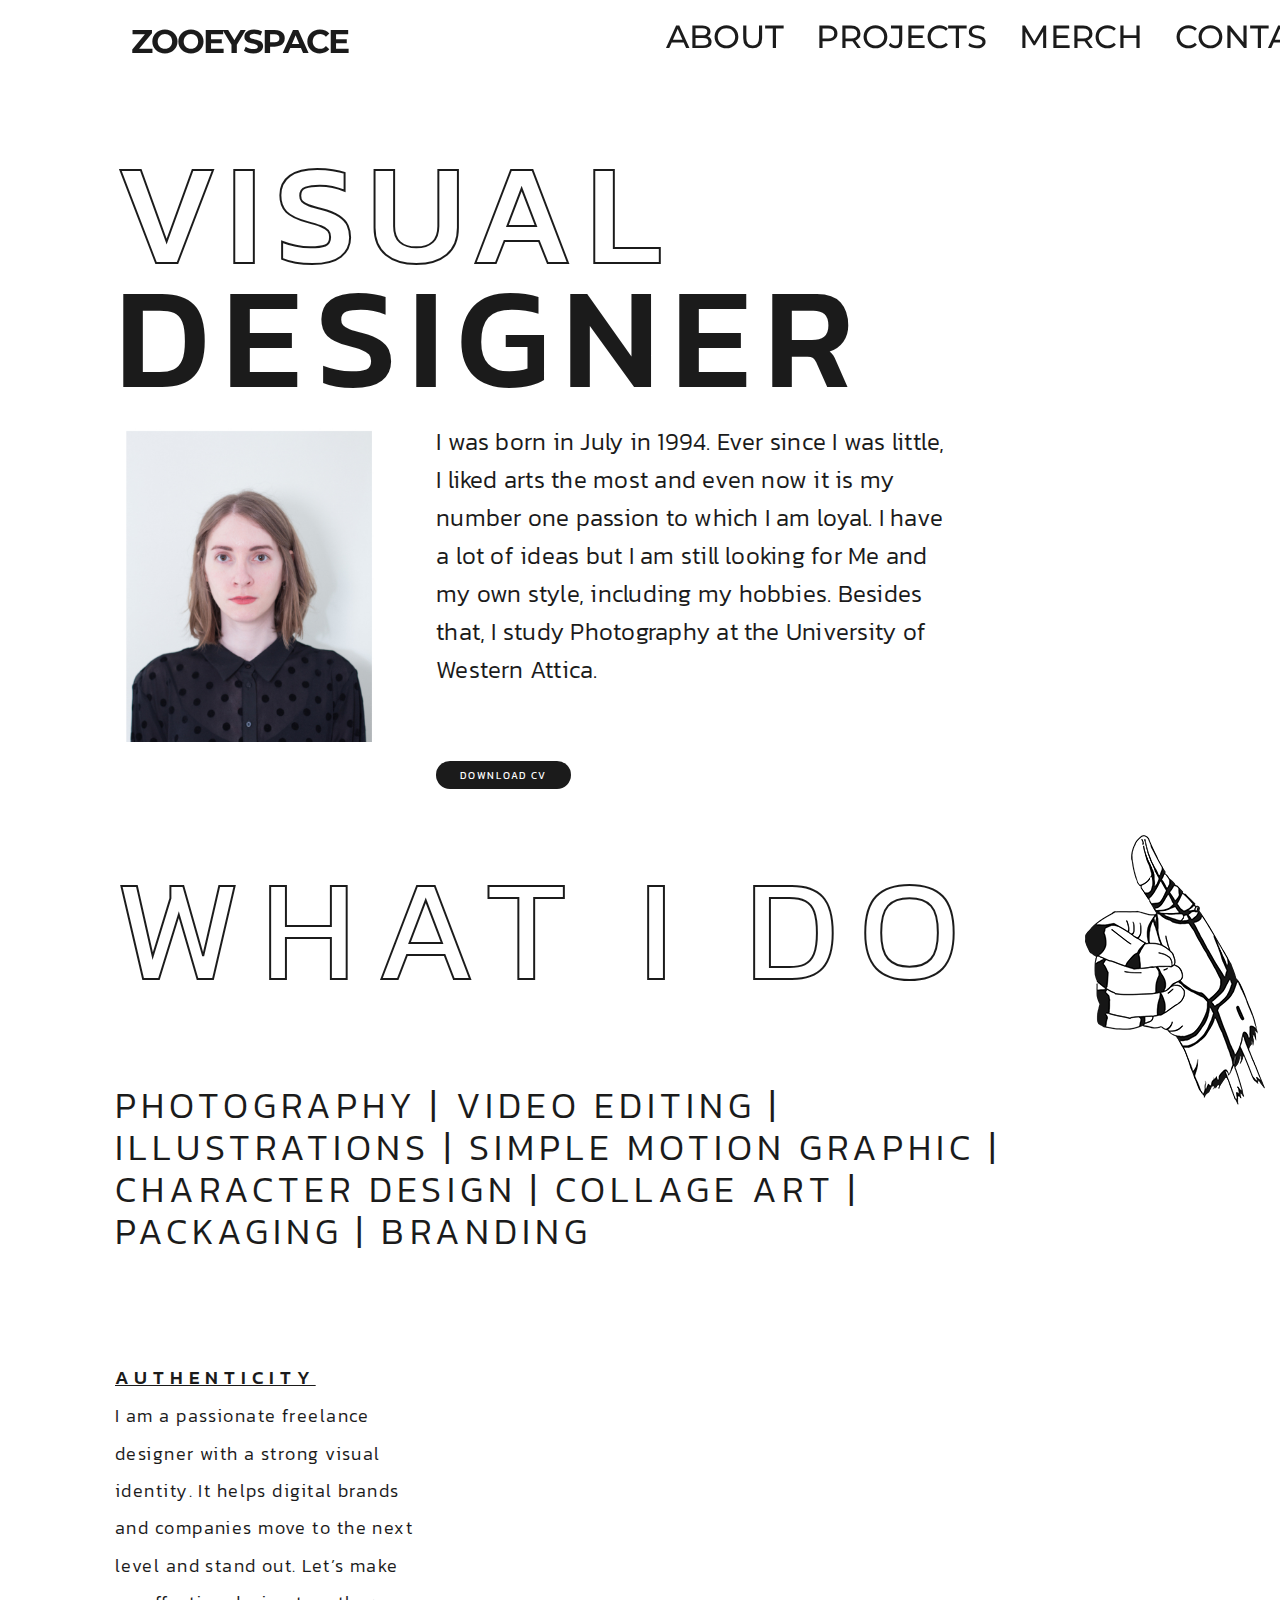
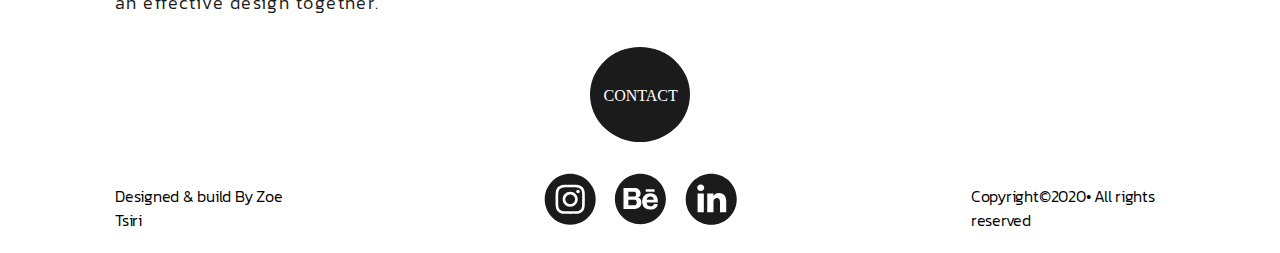
==== commit eb29e0e7: "html/css/js" ====
--- a/about.html
+++ b/about.html
@@ -6,8 +6,10 @@
     <meta name="viewport" content="width=device-width,initial-scale=1">
 
     <title>Zoe Tsiri Place</title>
+    <link rel="shortcut icon" type="image/x-icon" href="images/favicon.ico">
     <link rel="stylesheet" href="css/styleguide.css">
     <link rel="stylesheet" href="css/about.css">
+    <link rel="stylesheet" href="css/about_animation.css">
     <link rel="stylesheet" href="https://cdnjs.cloudflare.com/ajax/libs/font-awesome/5.15.1/css/all.min.css"
         integrity="sha512-+4zCK9k+qNFUR5X+cKL9EIR+ZOhtIloNl9GIKS57V1MyNsYpYcUrUeQc9vNfzsWfV28IaLL3i96P9sdNyeRssA=="
         crossorigin="anonymous" />
@@ -71,11 +73,6 @@
                     <div>DOWNLOAD CV</div>
                 </div>
             </div>
-            <!-- <div class="section"> -->
-                <!-- <div class="col col_3 more-info">
-                    <div>DOWNLOAD CV</div>
-                </div> -->
-            <!-- </div> -->
         </div>
         <div class="col col_2">
         </div>
@@ -87,15 +84,17 @@
         <div class="col col_1">
         </div>
         <div class="col col_9">
-            <div class="item-1">WHAT I DO</div> 
-          
+            <div class="item-1">WHAT I DO</div>
+
             <div class="item-2">
                 <div>PHOTOGRAPHY | VIDEO EDITING | ILLUSTRATIONS | SIMPLE MOTION GRAPHIC | CHARACTER DESIGN | COLLAGE
                     ART | PACKAGING | BRANDING</div>
             </div>
         </div>
         <div class="col col_2">
-            <img src="images/Hand.png">
+            <div class="hand">
+                <img src="images/Hand.png">
+            </div>
         </div>
     </div>
     <!-- /WHAT I DO -->
@@ -145,7 +144,52 @@
         </div>
         <div class="col col_2">
             <div class="image-container">
-                <img class="social_media" src="images/social_media.svg" alt="social media">
+                <svg width="100%" height="100%" viewBox="0 0 114 36" fill="none" xmlns="http://www.w3.org/2000/svg">
+                    <g id="SocialMedia">
+                        <a href="https://www.behance.net/irizooey0114">
+                            <g id="behance">
+                                <g id="iconfinder_77-behance_104426 1">
+                                    <path id="Vector"
+                                        d="M63.2027 17.3286C61.2687 17.3286 61 19.238 61 19.238H65.1118C65.1118 19.238 65.138 17.3286 63.2027 17.3286Z"
+                                        fill="#1B1B1B" />
+                                    <path id="Vector_2"
+                                        d="M53.8738 19.238H50.2288V22.5481H53.4558C53.5106 22.5481 53.5929 22.5493 53.6891 22.5481C54.2083 22.5361 55.1923 22.3866 55.1923 20.9389C55.1923 19.2206 53.8738 19.238 53.8738 19.238Z"
+                                        fill="#1B1B1B" />
+                                    <path id="Vector_3"
+                                        d="M57.3026 3.9751C49.0157 3.9751 42.2979 10.6187 42.2979 18.8155C42.2979 27.0123 49.0157 33.6571 57.3026 33.6571C65.5882 33.6571 72.3061 27.0123 72.3061 18.8155C72.3061 10.6193 65.5876 3.9751 57.3026 3.9751ZM60.4607 13.094H65.626V14.6189H60.4607V13.094ZM57.8497 21.0931C57.8497 24.8727 53.8739 24.7479 53.8739 24.7479H50.2289H50.1222H47.3589V12.3648H50.1222H50.2289H53.8739C55.853 12.3648 57.4153 13.446 57.4153 15.6616C57.4153 17.8771 55.505 18.0181 55.505 18.0181C58.0234 18.0181 57.8497 21.0931 57.8497 21.0931ZM67.5125 20.8906H61.025C61.025 23.1905 63.2277 23.0459 63.2277 23.0459C65.3079 23.0459 65.2354 21.7133 65.2354 21.7133H67.4394C67.4394 25.2494 63.1539 25.0071 63.1539 25.0071C58.0137 25.0071 58.3445 20.2729 58.3445 20.2729C58.3445 20.2729 58.3396 15.5157 63.1539 15.5157C68.2217 15.5157 67.5125 20.8906 67.5125 20.8906Z"
+                                        fill="#1B1B1B" />
+                                    <path id="Vector_4"
+                                        d="M54.7591 15.8539C54.7591 14.5659 53.8738 14.5659 53.8738 14.5659H53.4046H50.2288V17.3287H53.6477C54.2375 17.3287 54.7591 17.1413 54.7591 15.8539Z"
+                                        fill="#1B1B1B" />
+                                </g>
+                            </g>
+                        </a>
+                        <g id="Group 13">
+                            <a href="https://www.linkedin.com/in/zoe-tsiri-5675571b9/">
+                                <g id="linkedin">
+                                    <g id="Vector_5">
+                                        <path id="Vector_6"
+                                            d="M98.9806 3.90454C90.6869 3.90454 83.9612 10.6302 83.9612 18.924C83.9612 27.2177 90.6869 33.9434 98.9806 33.9434C107.274 33.9434 114 27.2177 114 18.924C114 10.6302 107.274 3.90454 98.9806 3.90454ZM94.6161 26.6097H90.9582V15.6048H94.6161V26.6097ZM92.7873 14.1021H92.7635C91.536 14.1021 90.7421 13.2571 90.7421 12.201C90.7421 11.1211 91.5603 10.2995 92.8116 10.2995C94.0629 10.2995 94.8329 11.1211 94.8568 12.201C94.8568 13.2571 94.0629 14.1021 92.7873 14.1021ZM107.806 26.6097H104.148V20.7223C104.148 19.2427 103.619 18.2337 102.295 18.2337C101.285 18.2337 100.683 18.9143 100.418 19.5714C100.322 19.8065 100.298 20.1352 100.298 20.464V26.6097H96.6405C96.6405 26.6097 96.6884 16.6372 96.6405 15.6048H100.298V17.163C100.784 16.4131 101.654 15.3465 103.595 15.3465C106.001 15.3465 107.806 16.9193 107.806 20.2995V26.6097Z"
+                                            fill="#1B1B1B" />
+                                    </g>
+                                </g>
+                            </a>
+                            <g id="insta">
+                                <g id="instagram 1">
+                                    <path id="Vector_7"
+                                        d="M18.8711 19C18.8711 20.5857 17.5857 21.8711 16 21.8711C14.4143 21.8711 13.1289 20.5857 13.1289 19C13.1289 17.4143 14.4143 16.1289 16 16.1289C17.5857 16.1289 18.8711 17.4143 18.8711 19Z"
+                                        fill="#1B1B1B" />
+                                    <path id="Vector_8"
+                                        d="M22.7144 13.9202C22.5764 13.5462 22.3562 13.2076 22.0701 12.9298C21.7922 12.6437 21.454 12.4235 21.0797 12.2855C20.7762 12.1676 20.3203 12.0273 19.4805 11.9891C18.5721 11.9476 18.2997 11.9387 15.9999 11.9387C13.6999 11.9387 13.4275 11.9474 12.5193 11.9888C11.6796 12.0273 11.2234 12.1676 10.9201 12.2855C10.5459 12.4235 10.2074 12.6437 9.92976 12.9298C9.64366 13.2076 9.42348 13.5459 9.28523 13.9202C9.16736 14.2236 9.02705 14.6798 8.98883 15.5196C8.9474 16.4278 8.93848 16.7001 8.93848 19.0002C8.93848 21.3 8.9474 21.5724 8.98883 22.4808C9.02705 23.3206 9.16736 23.7765 9.28523 24.08C9.42348 24.4542 9.64343 24.7925 9.92953 25.0704C10.2074 25.3565 10.5457 25.5766 10.9199 25.7147C11.2234 25.8328 11.6796 25.9731 12.5193 26.0113C13.4275 26.0527 13.6997 26.0614 15.9997 26.0614C18.3 26.0614 18.5723 26.0527 19.4803 26.0113C20.3201 25.9731 20.7762 25.8328 21.0797 25.7147C21.8309 25.4249 22.4247 24.8312 22.7144 24.08C22.8323 23.7765 22.9726 23.3206 23.011 22.4808C23.0525 21.5724 23.0612 21.3 23.0612 19.0002C23.0612 16.7001 23.0525 16.4278 23.011 15.5196C22.9728 14.6798 22.8325 14.2236 22.7144 13.9202ZM15.9999 23.4229C13.5571 23.4229 11.5768 21.4428 11.5768 19C11.5768 16.5571 13.5571 14.577 15.9999 14.577C18.4426 14.577 20.4228 16.5571 20.4228 19C20.4228 21.4428 18.4426 23.4229 15.9999 23.4229ZM20.5977 15.4358C20.0269 15.4358 19.5641 14.973 19.5641 14.4022C19.5641 13.8313 20.0269 13.3685 20.5977 13.3685C21.1685 13.3685 21.6313 13.8313 21.6313 14.4022C21.6311 14.973 21.1685 15.4358 20.5977 15.4358Z"
+                                        fill="#1B1B1B" />
+                                    <path id="Vector_9"
+                                        d="M16 4C7.717 4 1 10.717 1 19C1 27.283 7.717 34 16 34C24.283 34 31 27.283 31 19C31 10.717 24.283 4 16 4ZM24.5613 22.5511C24.5197 23.468 24.3739 24.094 24.161 24.6419C23.7135 25.7989 22.7989 26.7135 21.6419 27.161C21.0942 27.3739 20.468 27.5194 19.5513 27.5613C18.6328 27.6032 18.3394 27.6133 16.0002 27.6133C13.6608 27.6133 13.3676 27.6032 12.4489 27.5613C11.5322 27.5194 10.906 27.3739 10.3583 27.161C9.78334 26.9447 9.26286 26.6057 8.83257 26.1674C8.39449 25.7374 8.05551 25.2167 7.83922 24.6419C7.62636 24.0942 7.48056 23.468 7.4389 22.5513C7.39656 21.6326 7.38672 21.3392 7.38672 19C7.38672 16.6608 7.39656 16.3674 7.43867 15.4489C7.48033 14.532 7.6259 13.906 7.83876 13.3581C8.05505 12.7833 8.39426 12.2626 8.83257 11.8326C9.26263 11.3943 9.78334 11.0553 10.3581 10.839C10.906 10.6261 11.532 10.4806 12.4489 10.4387C13.3674 10.3968 13.6608 10.3867 16 10.3867C18.3392 10.3867 18.6326 10.3968 19.5511 10.4389C20.468 10.4806 21.094 10.6261 21.6419 10.8388C22.2167 11.0551 22.7374 11.3943 23.1677 11.8326C23.6057 12.2629 23.9449 12.7833 24.161 13.3581C24.3741 13.906 24.5197 14.532 24.5616 15.4489C24.6034 16.3674 24.6133 16.6608 24.6133 19C24.6133 21.3392 24.6034 21.6326 24.5613 22.5511Z"
+                                        fill="#1B1B1B" />
+                                </g>
+                            </g>
+                        </g>
+                    </g>
+                </svg>
             </div>
         </div>
         <div class="col col_2">
--- a/css/about.css
+++ b/css/about.css
@@ -64,6 +64,7 @@
     letter-spacing: 0.085em;
     color: #1b1b1b;
 }
+
 /* /BANNER */
 
 /*  RESUME */
@@ -87,11 +88,12 @@
 
 .resume .item-2 .more-info {
     background-color: #1b1b1b;
-    border-radius: 50px;    
+    border-radius: 50px;
     padding: 0.4rem;
     margin-top: 4.5rem;
 
 }
+
 .resume .item-2 .more-info div {
     font-family: Kanit;
     font-size: 10px;
@@ -251,16 +253,17 @@
         margin-top: 2rem;
     }
 
-    .resume .section{
+    .resume .section {
         padding-top: 3rem;
     }
 
     .resume .section .more-info div {
         padding: 0.4rem;
-    line-height: 54px;
-    color: white;
-        
-    }
+        line-height: 54px;
+        color: white;
+
+    }
+
     .resume .more-info div {
         font-size: 10px;
     }
@@ -274,11 +277,13 @@
         display: flex;
         padding-bottom: 2rem;
     }
+
     .whatIdo .item-1 {
         font-size: 67px;
         line-height: 68px;
         letter-spacing: 0.105em;
     }
+
     .whatIdo .item-2 {
         padding-top: 2rem;
         font-size: 21px;
@@ -311,10 +316,12 @@
         width: 70px;
         height: 65px;
     }
+
     .contact-circle .contact-circle-text {
         top: 1.86rem;
         font-size: 10px;
     }
+
     /* /CONTACT */
 
     /* FOOTER */
@@ -355,6 +362,7 @@
         padding-right: 2rem;
         padding-top: 7px;
     }
+
     /* /HEADER */
 
     /* BANNER */
@@ -377,6 +385,7 @@
         max-width: 100%;
         height: auto;
     }
+
     /* /BANNER */
 
     /* RESUME */
@@ -394,11 +403,12 @@
         letter-spacing: 0.01em;
     }
 
-    
+
     .resume .item-2 .more-info {
         margin-top: 1rem;
 
     }
+
     .resume .item-2 .more-info div {
         font-size: 4px;
     }
@@ -414,6 +424,7 @@
     .whatIdo {
         padding-bottom: 0rem;
     }
+
     .whatIdo .item-1 {
         font-size: 34px;
         line-height: 60px;
@@ -427,6 +438,7 @@
         letter-spacing: 0.04em;
         line-height: 25px;
     }
+
     /* /WHAT I DO */
 
     /* AUTHENTICITY */
@@ -450,17 +462,19 @@
 
     /* /AUTHENTICITY */
 
-        /*  CONTACT */
-        .contact-circle {
-            width: 35px;
-            height: 30px;
-        }
-        .contact-circle .contact-circle-text {
-            top: 0.8rem;
-            left: 0.4rem;
-            font-size: 5px;
-        }
-        /* /CONTACT */
+    /*  CONTACT */
+    .contact-circle {
+        width: 35px;
+        height: 30px;
+    }
+
+    .contact-circle .contact-circle-text {
+        top: 0.8rem;
+        left: 0.4rem;
+        font-size: 5px;
+    }
+
+    /* /CONTACT */
 
     /* FOOTER */
     .footer .text {
--- a/css/about_animation.css
+++ b/css/about_animation.css
@@ -0,0 +1,17 @@
+/* WHAT I DO */
+.whatIdo img {
+    animation: hand 1.5s infinite ease alternate;
+}
+
+@keyframes hand {
+    0% {
+        transform: translateY();
+    }
+
+    100% {
+        transform: translateY(-50px);
+    }
+
+}
+
+/* /WHAT I DO */